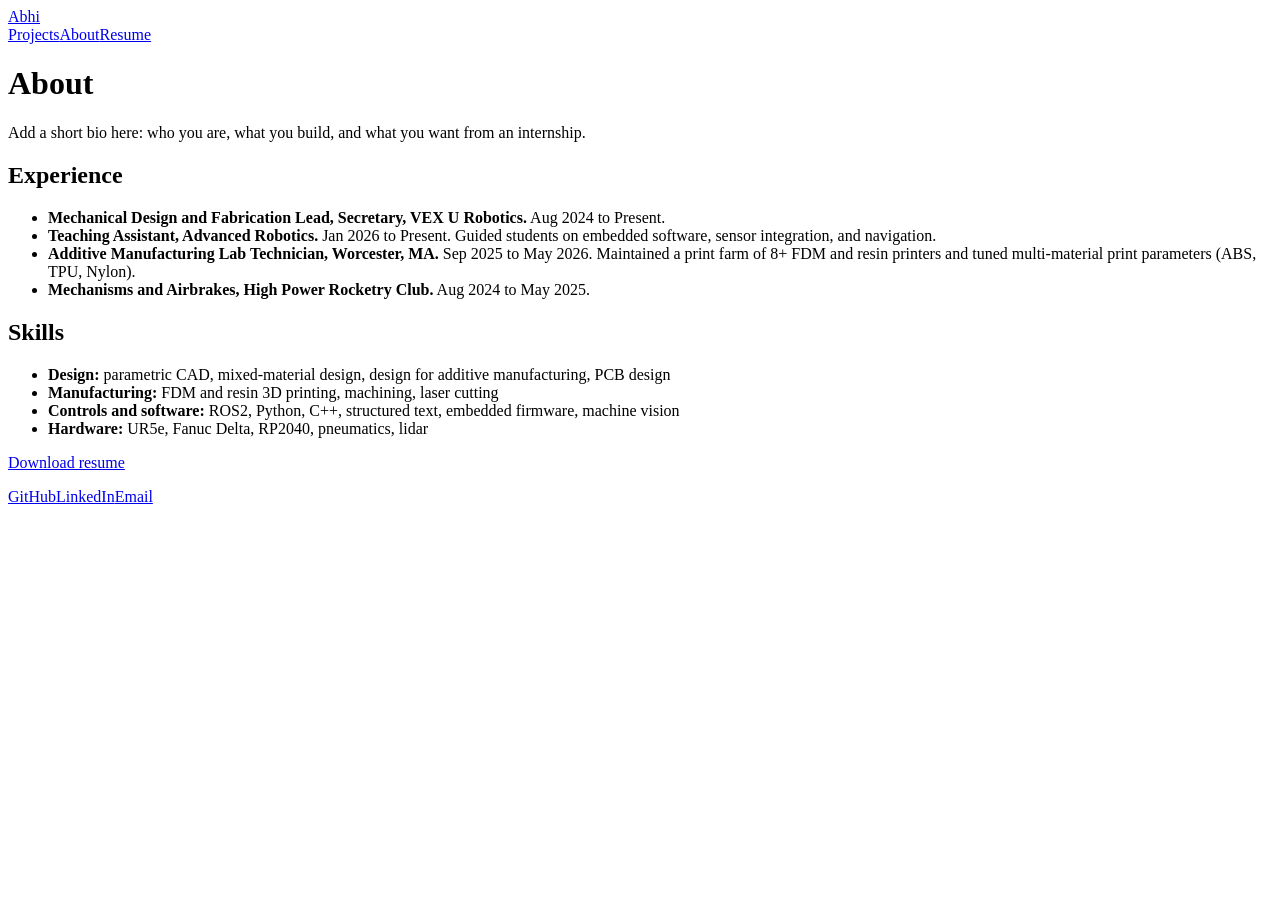
==== about.html @ 836e9153 "Added initial template to the site" ====
<!DOCTYPE html><html lang="en"><head><meta charset="utf-8"><meta name="viewport" content="width=device-width, initial-scale=1"><title>About | Abhi</title><meta name="description" content="About Abhi"><link rel="preconnect" href="https://fonts.googleapis.com"><link rel="preconnect" href="https://fonts.gstatic.com" crossorigin><link href="https://fonts.googleapis.com/css2?family=IBM+Plex+Sans:wght@400;500&family=Space+Grotesk:wght@500;600;700&display=swap" rel="stylesheet"><link rel="stylesheet" href="assets/css/style.css"></head><body>
<header class="nav"><a class="brand" href="index.html">Abhi</a><nav><a href="index.html#projects">Projects</a><a href="about.html">About</a><a href="resume.pdf">Resume</a></nav></header>
<main class="wrap page"><h1>About</h1><p class="lead todo">Add a short bio here: who you are, what you build, and what you want from an internship.</p>
<section><h2>Experience</h2><ul><li><strong>Mechanical Design and Fabrication Lead, Secretary, VEX U Robotics.</strong> Aug 2024 to Present.</li><li><strong>Teaching Assistant, Advanced Robotics.</strong> Jan 2026 to Present. Guided students on embedded software, sensor integration, and navigation.</li><li><strong>Additive Manufacturing Lab Technician, Worcester, MA.</strong> Sep 2025 to May 2026. Maintained a print farm of 8+ FDM and resin printers and tuned multi-material print parameters (ABS, TPU, Nylon).</li><li><strong>Mechanisms and Airbrakes, High Power Rocketry Club.</strong> Aug 2024 to May 2025.</li></ul></section>
<section><h2>Skills</h2><ul><li><strong>Design:</strong> parametric CAD, mixed-material design, design for additive manufacturing, PCB design</li><li><strong>Manufacturing:</strong> FDM and resin 3D printing, machining, laser cutting</li><li><strong>Controls and software:</strong> ROS2, Python, C++, structured text, embedded firmware, machine vision</li><li><strong>Hardware:</strong> UR5e, Fanuc Delta, RP2040, pneumatics, lidar</li></ul></section>
<p><a class="btn" href="resume.pdf">Download resume</a></p></main><footer><div class="wrap"><a href="https://github.com/YOUR-USERNAME">GitHub</a><a href="https://linkedin.com/in/YOUR-PROFILE">LinkedIn</a><a href="mailto:you@example.com">Email</a></div></footer></body></html>
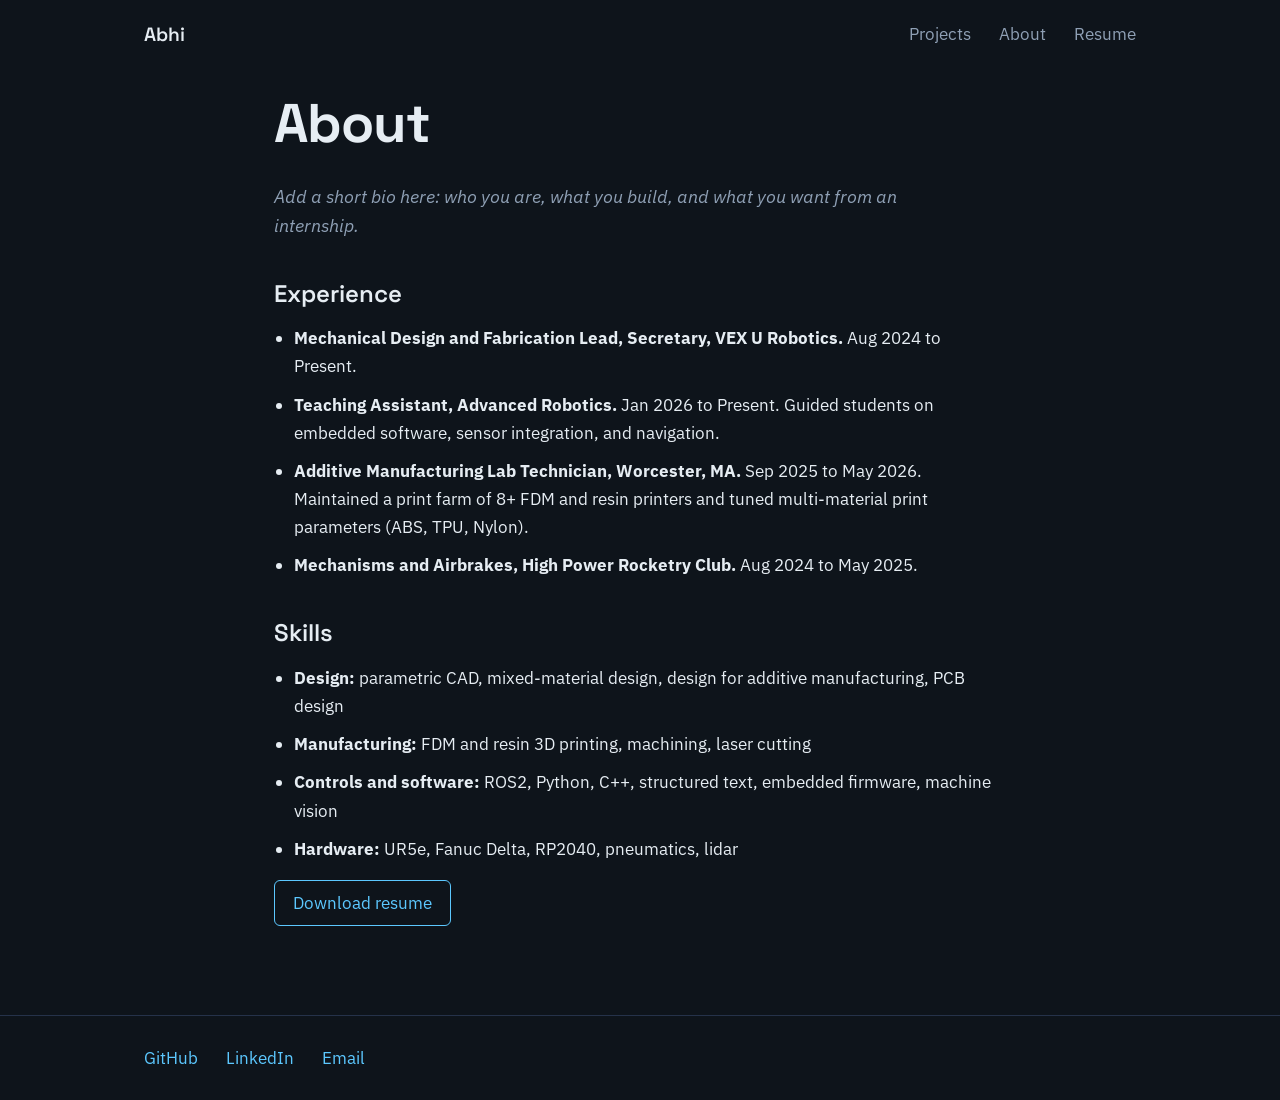
==== commit 07369212: "Pushing remaining file updated for the reformatting" ====
--- a/about.html
+++ b/about.html
@@ -1,6 +1,49 @@
-<!DOCTYPE html><html lang="en"><head><meta charset="utf-8"><meta name="viewport" content="width=device-width, initial-scale=1"><title>About | Abhi</title><meta name="description" content="About Abhi"><link rel="preconnect" href="https://fonts.googleapis.com"><link rel="preconnect" href="https://fonts.gstatic.com" crossorigin><link href="https://fonts.googleapis.com/css2?family=IBM+Plex+Sans:wght@400;500&family=Space+Grotesk:wght@500;600;700&display=swap" rel="stylesheet"><link rel="stylesheet" href="assets/css/style.css"></head><body>
-<header class="nav"><a class="brand" href="index.html">Abhi</a><nav><a href="index.html#projects">Projects</a><a href="about.html">About</a><a href="resume.pdf">Resume</a></nav></header>
-<main class="wrap page"><h1>About</h1><p class="lead todo">Add a short bio here: who you are, what you build, and what you want from an internship.</p>
-<section><h2>Experience</h2><ul><li><strong>Mechanical Design and Fabrication Lead, Secretary, VEX U Robotics.</strong> Aug 2024 to Present.</li><li><strong>Teaching Assistant, Advanced Robotics.</strong> Jan 2026 to Present. Guided students on embedded software, sensor integration, and navigation.</li><li><strong>Additive Manufacturing Lab Technician, Worcester, MA.</strong> Sep 2025 to May 2026. Maintained a print farm of 8+ FDM and resin printers and tuned multi-material print parameters (ABS, TPU, Nylon).</li><li><strong>Mechanisms and Airbrakes, High Power Rocketry Club.</strong> Aug 2024 to May 2025.</li></ul></section>
-<section><h2>Skills</h2><ul><li><strong>Design:</strong> parametric CAD, mixed-material design, design for additive manufacturing, PCB design</li><li><strong>Manufacturing:</strong> FDM and resin 3D printing, machining, laser cutting</li><li><strong>Controls and software:</strong> ROS2, Python, C++, structured text, embedded firmware, machine vision</li><li><strong>Hardware:</strong> UR5e, Fanuc Delta, RP2040, pneumatics, lidar</li></ul></section>
-<p><a class="btn" href="resume.pdf">Download resume</a></p></main><footer><div class="wrap"><a href="https://github.com/YOUR-USERNAME">GitHub</a><a href="https://linkedin.com/in/YOUR-PROFILE">LinkedIn</a><a href="mailto:you@example.com">Email</a></div></footer></body></html>+<!DOCTYPE html>
+<html lang="en">
+  <head>
+    <meta charset="utf-8">
+    <meta name="viewport" content="width=device-width, initial-scale=1">
+    <title>About | Abhi</title>
+    <meta name="description" content="About Abhi">
+    <link rel="preconnect" href="https://fonts.googleapis.com">
+    <link rel="preconnect" href="https://fonts.gstatic.com" crossorigin>
+    <link
+      href="https://fonts.googleapis.com/css2?family=IBM+Plex+Sans:wght@400;500&family=Space+Grotesk:wght@500;600;700&display=swap"
+      rel="stylesheet"
+    >
+    <link rel="stylesheet" href="assets/css/style.css">
+  </head>
+  <body>
+    <div data-site-header></div>
+    <main class="wrap page">
+      <h1>About</h1>
+      <p class="lead todo">
+        Add a short bio here: who you are, what you build, and what you want from an
+        internship.
+      </p>
+      <section>
+        <h2>Experience</h2>
+        <ul>
+          <li><strong>Mechanical Design and Fabrication Lead, Secretary, VEX U Robotics.</strong> Aug 2024 to Present.</li>
+          <li><strong>Teaching Assistant, Advanced Robotics.</strong> Jan 2026 to Present. Guided students on embedded software, sensor integration, and navigation.</li>
+          <li><strong>Additive Manufacturing Lab Technician, Worcester, MA.</strong> Sep 2025 to May 2026. Maintained a print farm of 8+ FDM and resin printers and tuned multi-material print parameters (ABS, TPU, Nylon).</li>
+          <li><strong>Mechanisms and Airbrakes, High Power Rocketry Club.</strong> Aug 2024 to May 2025.</li>
+        </ul>
+      </section>
+      <section>
+        <h2>Skills</h2>
+        <ul>
+          <li><strong>Design:</strong> parametric CAD, mixed-material design, design for additive manufacturing, PCB design</li>
+          <li><strong>Manufacturing:</strong> FDM and resin 3D printing, machining, laser cutting</li>
+          <li><strong>Controls and software:</strong> ROS2, Python, C++, structured text, embedded firmware, machine vision</li>
+          <li><strong>Hardware:</strong> UR5e, Fanuc Delta, RP2040, pneumatics, lidar</li>
+        </ul>
+      </section>
+      <p>
+        <a class="btn" href="resume.pdf">Download resume</a>
+      </p>
+    </main>
+    <div data-site-footer></div>
+    <script src="assets/js/site-shared.js"></script>
+  </body>
+</html>
--- a/assets/css/style.css
+++ b/assets/css/style.css
@@ -0,0 +1,31 @@
+
+:root{--bg:#0e141b;--panel:#141c26;--line:#25324a;--text:#e6edf3;--mut:#8fa0b5;--acc:#5cc8ff}
+*{box-sizing:border-box}html{scroll-behavior:smooth}
+body{margin:0;background:var(--bg);color:var(--text);font:400 17px/1.65 "IBM Plex Sans",system-ui,sans-serif}
+h1,h2,h3{font-family:"Space Grotesk","IBM Plex Sans",sans-serif;line-height:1.15;margin:0 0 .5em}
+h1{font-size:clamp(2rem,5vw,3.4rem);font-weight:700;letter-spacing:-.02em}h2{font-size:1.5rem;font-weight:600}h3{font-size:1.15rem;font-weight:600}
+a{color:var(--acc);text-decoration:none}a:hover{text-decoration:underline}
+a:focus-visible,button:focus-visible{outline:2px solid var(--acc);outline-offset:3px}
+.wrap{max-width:1040px;margin:0 auto;padding:0 24px}
+.nav{display:flex;justify-content:space-between;align-items:center;max-width:1040px;margin:0 auto;padding:20px 24px}
+.brand{font:600 1.2rem "Space Grotesk",sans-serif;color:var(--text)}.nav nav a{margin-left:24px;color:var(--mut)}.nav nav a:hover{color:var(--text);text-decoration:none}
+.hero{padding:96px 0 72px;background-image:linear-gradient(rgba(92,200,255,.07) 1px,transparent 1px),linear-gradient(90deg,rgba(92,200,255,.07) 1px,transparent 1px);background-size:44px 44px;-webkit-mask-image:linear-gradient(#000 60%,transparent);mask-image:linear-gradient(#000 60%,transparent)}
+.hero h1{max-width:14em}.lead{color:var(--mut);max-width:40em;font-size:1.1rem}
+.row{display:flex;justify-content:space-between;align-items:center;flex-wrap:wrap;gap:12px;margin:24px 0}
+.filters button{background:none;border:1px solid var(--line);color:var(--mut);padding:6px 14px;border-radius:6px;margin-left:8px;font:inherit;font-size:.9rem;cursor:pointer}
+.filters button.on{border-color:var(--acc);color:var(--acc)}
+.grid{display:grid;grid-template-columns:repeat(auto-fill,minmax(300px,1fr));gap:24px;padding-bottom:72px}
+.card{display:block;color:var(--text);border:1px solid var(--line);border-radius:6px;padding:14px 14px 18px;transition:border-color .15s}
+.card:hover{border-color:var(--acc);text-decoration:none}.card[hidden]{display:none}
+.card h3{margin-top:14px}.card p{color:var(--mut);font-size:.95rem;margin:0 0 10px}.tags{color:var(--acc);font-size:.85rem}
+.ph{background:var(--panel);border:1px dashed var(--line);border-radius:4px;aspect-ratio:16/10;display:grid;place-items:center;color:var(--mut);font-size:.9rem}
+.hero-media{margin:32px 0}.ph.hero-media{aspect-ratio:16/9}
+.media{width:100%;height:auto;border-radius:4px;display:block}.card .media{aspect-ratio:16/10;object-fit:cover}.gal .media{aspect-ratio:16/10;object-fit:contain;background:var(--panel)}
+.page{padding-top:24px;padding-bottom:72px;max-width:780px}.back{font-size:.95rem}.meta{color:var(--acc);margin-top:-.2em}
+.page section{margin-top:40px}.page ul{padding-left:1.2em}.page li{margin-bottom:.6em}
+.todo{color:var(--mut);font-style:italic}
+.gal{display:grid;grid-template-columns:repeat(auto-fit,minmax(200px,1fr));gap:16px}
+.btn{display:inline-block;border:1px solid var(--acc);border-radius:6px;padding:8px 18px}
+footer{border-top:1px solid var(--line);padding:28px 0;color:var(--mut)}footer a{margin-right:24px}
+@media(max-width:600px){.hero{padding:56px 0 40px}.filters button{margin:0 8px 0 0}}
+@media(prefers-reduced-motion:reduce){*{transition:none!important;scroll-behavior:auto!important}}
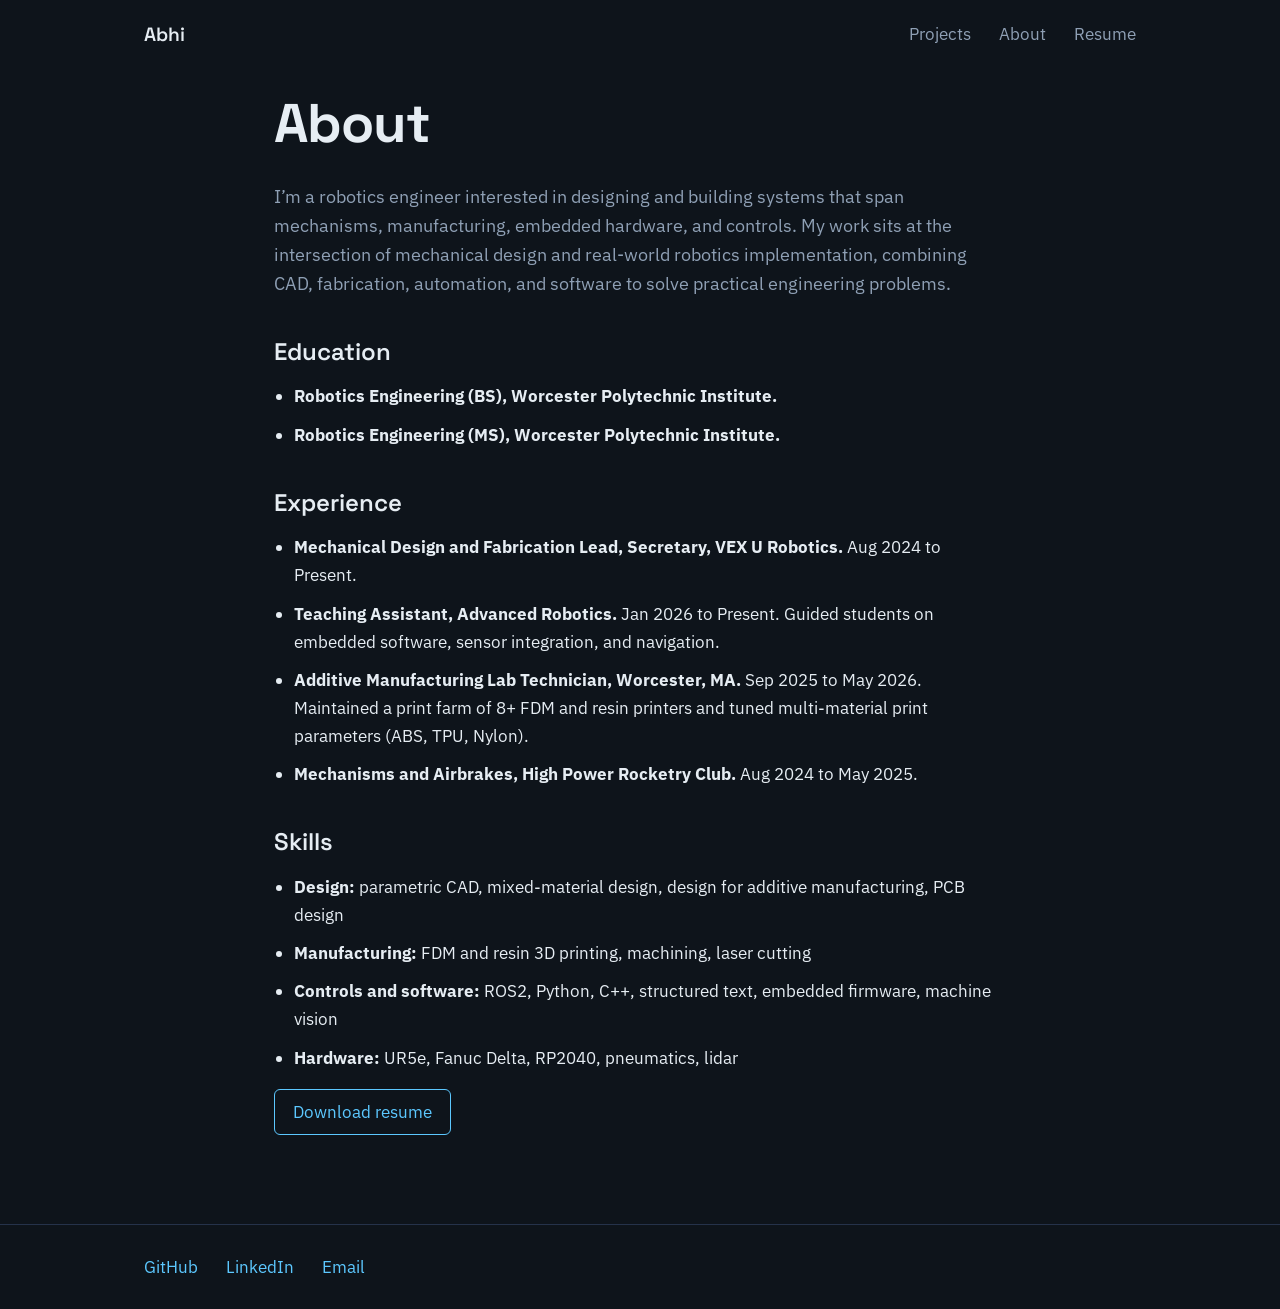
==== commit 144ffc11: "Added resume and updated about section" ====
--- a/about.html
+++ b/about.html
@@ -4,7 +4,7 @@
     <meta charset="utf-8">
     <meta name="viewport" content="width=device-width, initial-scale=1">
     <title>About | Abhi</title>
-    <meta name="description" content="About Abhi">
+    <meta name="description" content="About Abhi: robotics engineer focused on mechanical design, manufacturing, controls, and embedded systems.">
     <link rel="preconnect" href="https://fonts.googleapis.com">
     <link rel="preconnect" href="https://fonts.gstatic.com" crossorigin>
     <link
@@ -17,10 +17,20 @@
     <div data-site-header></div>
     <main class="wrap page">
       <h1>About</h1>
-      <p class="lead todo">
-        Add a short bio here: who you are, what you build, and what you want from an
-        internship.
+      <p class="lead">
+        I’m a robotics engineer interested in designing and building systems that span
+        mechanisms, manufacturing, embedded hardware, and controls. My work sits at the
+        intersection of mechanical design and real-world robotics implementation,
+        combining CAD, fabrication, automation, and software to solve practical
+        engineering problems.
       </p>
+      <section>
+        <h2>Education</h2>
+        <ul>
+          <li><strong>Robotics Engineering (BS), Worcester Polytechnic Institute.</strong></li>
+          <li><strong>Robotics Engineering (MS), Worcester Polytechnic Institute.</strong></li>
+        </ul>
+      </section>
       <section>
         <h2>Experience</h2>
         <ul>
@@ -40,7 +50,7 @@
         </ul>
       </section>
       <p>
-        <a class="btn" href="resume.pdf">Download resume</a>
+        <a class="btn" href="assets/resume/Abhi Patel Resume.pdf">Download resume</a>
       </p>
     </main>
     <div data-site-footer></div>
--- a/assets/css/style.css
+++ b/assets/css/style.css
@@ -25,7 +25,18 @@
 .page section{margin-top:40px}.page ul{padding-left:1.2em}.page li{margin-bottom:.6em}
 .todo{color:var(--mut);font-style:italic}
 .gal{display:grid;grid-template-columns:repeat(auto-fit,minmax(200px,1fr));gap:16px}
+.gal a{display:block;border:1px solid var(--line);border-radius:4px;overflow:hidden;background:var(--panel);transition:border-color .15s ease,transform .15s ease,box-shadow .15s ease}
+.gal a:hover{border-color:var(--acc);text-decoration:none;box-shadow:0 10px 24px rgba(0,0,0,.18);transform:translateY(-1px)}
+.gal .media{aspect-ratio:16/10;object-fit:contain;background:var(--panel);transition:transform .2s ease,opacity .2s ease;cursor:pointer}
+.gal a:hover .media{transform:scale(1.02);opacity:.98}
+.gallery-modal{position:fixed;inset:0;background:rgba(8,12,18,.9);display:flex;align-items:center;justify-content:center;padding:24px;z-index:1000}
+.gallery-modal[hidden]{display:none}
+.gallery-modal__backdrop{position:absolute;inset:0}
+.gallery-modal__panel{position:relative;max-width:min(92vw,1100px);max-height:92vh;width:100%;display:flex;align-items:center;justify-content:center;background:var(--panel);border:1px solid var(--line);border-radius:8px;padding:18px;box-shadow:0 30px 80px rgba(0,0,0,.55)}
+.gallery-modal__image{display:block;max-width:100%;max-height:calc(92vh - 72px);width:auto;height:auto;border-radius:4px;object-fit:contain;background:var(--panel)}
+.gallery-modal__close{position:absolute;top:12px;right:12px;appearance:none;border:1px solid var(--line);background:rgba(12,17,23,.9);color:var(--text);border-radius:50%;width:36px;height:36px;display:grid;place-items:center;cursor:pointer;font-size:1.2rem;line-height:1}
+.gallery-modal__close:hover{text-decoration:none}
 .btn{display:inline-block;border:1px solid var(--acc);border-radius:6px;padding:8px 18px}
 footer{border-top:1px solid var(--line);padding:28px 0;color:var(--mut)}footer a{margin-right:24px}
-@media(max-width:600px){.hero{padding:56px 0 40px}.filters button{margin:0 8px 0 0}}
+@media(max-width:600px){.hero{padding:56px 0 40px}.filters button{margin:0 8px 0 0}.gallery-modal__panel{padding:12px}.gallery-modal__close{top:8px;right:8px}} 
 @media(prefers-reduced-motion:reduce){*{transition:none!important;scroll-behavior:auto!important}}
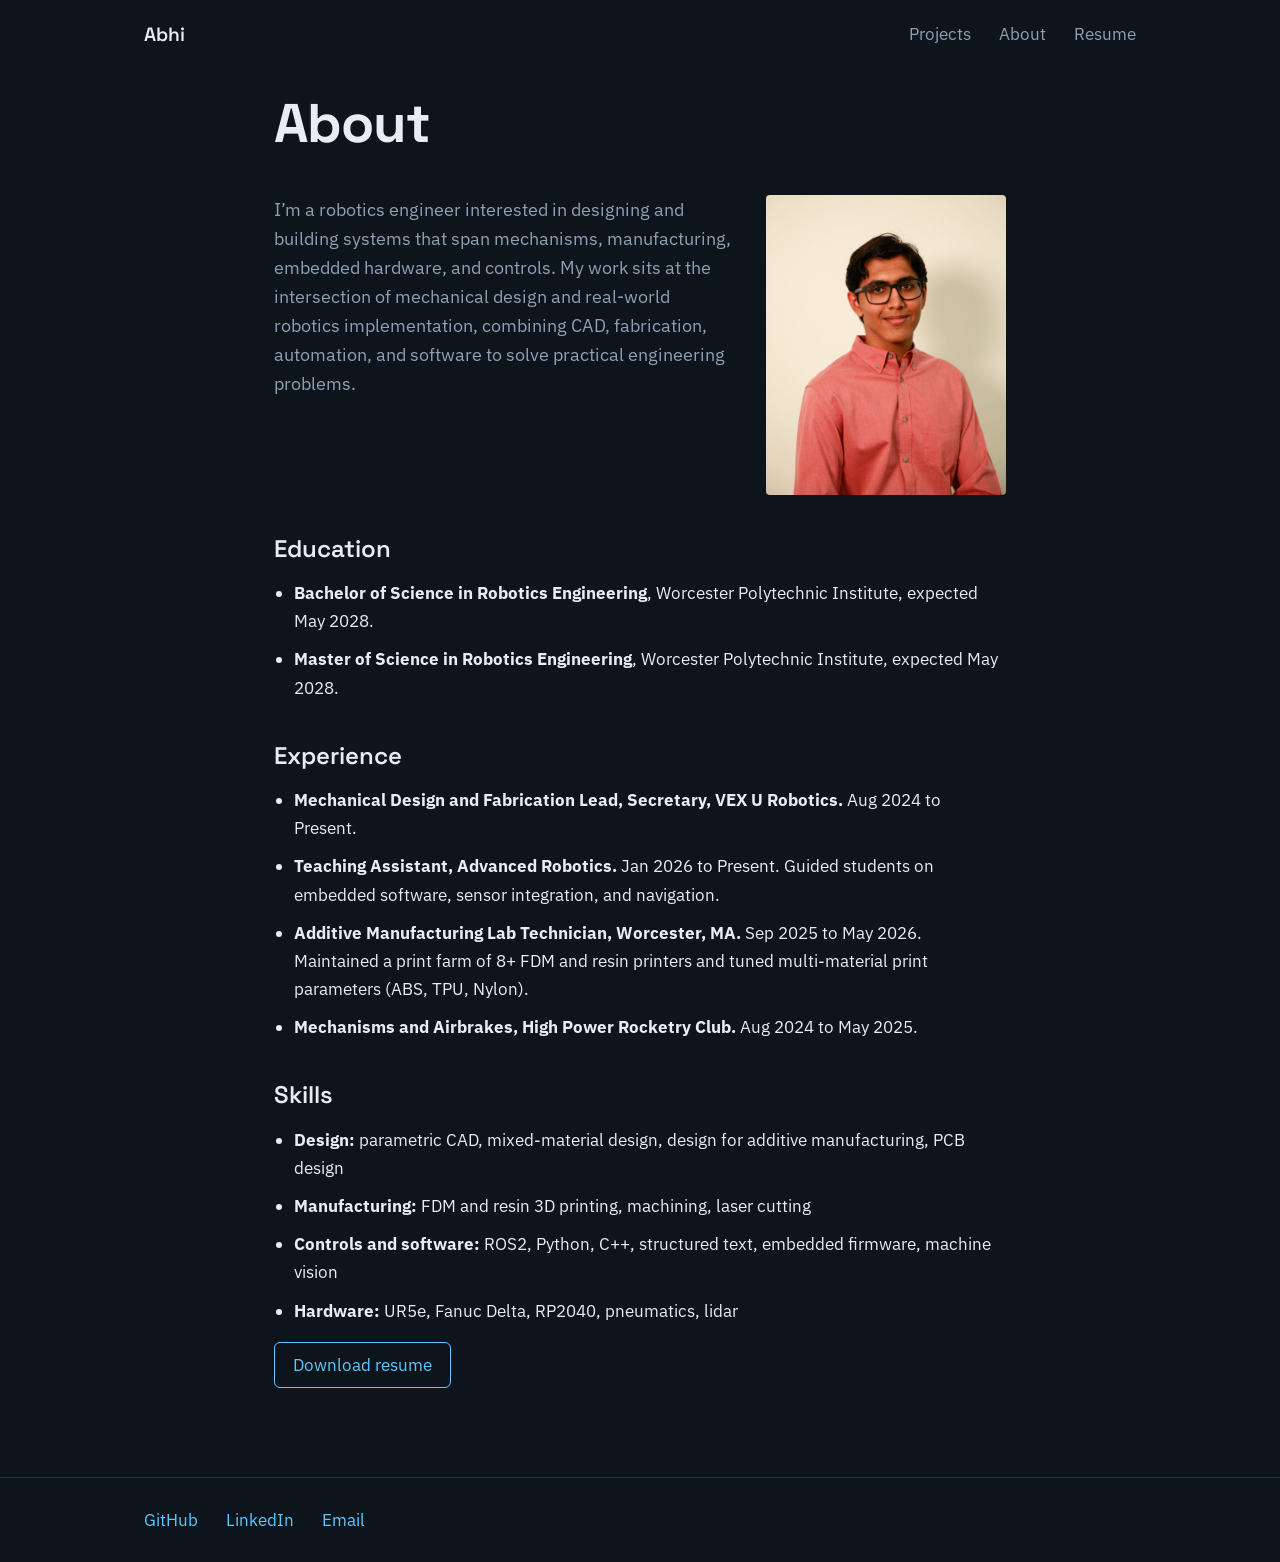
==== commit a2174518: "Updated about page and education section" ====
--- a/about.html
+++ b/about.html
@@ -17,18 +17,26 @@
     <div data-site-header></div>
     <main class="wrap page">
       <h1>About</h1>
-      <p class="lead">
-        I’m a robotics engineer interested in designing and building systems that span
-        mechanisms, manufacturing, embedded hardware, and controls. My work sits at the
-        intersection of mechanical design and real-world robotics implementation,
-        combining CAD, fabrication, automation, and software to solve practical
-        engineering problems.
-      </p>
+      <section class="about-intro">
+        <p class="lead">
+          I’m a robotics engineer interested in designing and building systems that span
+          mechanisms, manufacturing, embedded hardware, and controls. My work sits at the
+          intersection of mechanical design and real-world robotics implementation,
+          combining CAD, fabrication, automation, and software to solve practical
+          engineering problems.
+        </p>
+        <img
+          class="about-photo"
+          src="assets/images/about/profile_picture.jpg"
+          alt="Portrait of Abhi Patel"
+          loading="lazy"
+        >
+      </section>
       <section>
         <h2>Education</h2>
         <ul>
-          <li><strong>Robotics Engineering (BS), Worcester Polytechnic Institute.</strong></li>
-          <li><strong>Robotics Engineering (MS), Worcester Polytechnic Institute.</strong></li>
+          <li><strong>Bachelor of Science in Robotics Engineering</strong>, Worcester Polytechnic Institute, expected May 2028.</li>
+          <li><strong>Master of Science in Robotics Engineering</strong>, Worcester Polytechnic Institute, expected May 2028.</li>
         </ul>
       </section>
       <section>
--- a/assets/css/style.css
+++ b/assets/css/style.css
@@ -9,7 +9,8 @@
 .wrap{max-width:1040px;margin:0 auto;padding:0 24px}
 .nav{display:flex;justify-content:space-between;align-items:center;max-width:1040px;margin:0 auto;padding:20px 24px}
 .brand{font:600 1.2rem "Space Grotesk",sans-serif;color:var(--text)}.nav nav a{margin-left:24px;color:var(--mut)}.nav nav a:hover{color:var(--text);text-decoration:none}
-.hero{padding:96px 0 72px;background-image:linear-gradient(rgba(92,200,255,.07) 1px,transparent 1px),linear-gradient(90deg,rgba(92,200,255,.07) 1px,transparent 1px);background-size:44px 44px;-webkit-mask-image:linear-gradient(#000 60%,transparent);mask-image:linear-gradient(#000 60%,transparent)}
+.hero{padding:96px 0 72px;background-image:linear-gradient(rgba(92,200,255,.07) 1px,transparent 1px),linear-gradient(90deg,rgba(92,200,255,.07) 1px,transparent 1px);background-size:44px 44px}
+.hero-greeting{margin:0 0 12px;color:var(--acc);font:500 1rem "Space Grotesk","IBM Plex Sans",sans-serif}
 .hero h1{max-width:14em}.lead{color:var(--mut);max-width:40em;font-size:1.1rem}
 .row{display:flex;justify-content:space-between;align-items:center;flex-wrap:wrap;gap:12px;margin:24px 0}
 .filters button{background:none;border:1px solid var(--line);color:var(--mut);padding:6px 14px;border-radius:6px;margin-left:8px;font:inherit;font-size:.9rem;cursor:pointer}
@@ -20,9 +21,14 @@
 .card h3{margin-top:14px}.card p{color:var(--mut);font-size:.95rem;margin:0 0 10px}.tags{color:var(--acc);font-size:.85rem}
 .ph{background:var(--panel);border:1px dashed var(--line);border-radius:4px;aspect-ratio:16/10;display:grid;place-items:center;color:var(--mut);font-size:.9rem}
 .hero-media{margin:32px 0}.ph.hero-media{aspect-ratio:16/9}
+.video-embed{width:100%;aspect-ratio:16/9;overflow:hidden;border-radius:4px;background:var(--panel)}.video-embed iframe{display:block;width:100%;height:100%;border:0}
 .media{width:100%;height:auto;border-radius:4px;display:block}.card .media{aspect-ratio:16/10;object-fit:cover}.gal .media{aspect-ratio:16/10;object-fit:contain;background:var(--panel)}
 .page{padding-top:24px;padding-bottom:72px;max-width:780px}.back{font-size:.95rem}.meta{color:var(--acc);margin-top:-.2em}
+.about-intro{display:grid;grid-template-columns:minmax(0,1fr) minmax(180px,240px);align-items:start;gap:28px;margin-top:20px}.about-intro .lead{margin:0}.about-photo{display:block;width:100%;aspect-ratio:4/5;object-fit:cover;object-position:50% 70%;border-radius:4px;background:var(--panel)}
 .page section{margin-top:40px}.page ul{padding-left:1.2em}.page li{margin-bottom:.6em}
+.page section.project-overview{margin-top:24px}.project-overview h2{margin-bottom:.35em}.project-overview .lead{margin-top:0}
+.project-figure{margin:24px 0}.project-figure .media{max-height:520px;object-fit:contain;background:var(--panel)}.project-figure figcaption{margin-top:8px;color:var(--mut);font-size:.9rem}
+.tech-list{margin:0}.tech-list div{display:grid;grid-template-columns:minmax(140px,.4fr) 1fr;gap:16px;padding:10px 0;border-top:1px solid var(--line)}.tech-list dt{font-weight:500}.tech-list dd{margin:0;color:var(--mut)}
 .todo{color:var(--mut);font-style:italic}
 .gal{display:grid;grid-template-columns:repeat(auto-fit,minmax(200px,1fr));gap:16px}
 .gal a{display:block;border:1px solid var(--line);border-radius:4px;overflow:hidden;background:var(--panel);transition:border-color .15s ease,transform .15s ease,box-shadow .15s ease}
@@ -38,5 +44,5 @@
 .gallery-modal__close:hover{text-decoration:none}
 .btn{display:inline-block;border:1px solid var(--acc);border-radius:6px;padding:8px 18px}
 footer{border-top:1px solid var(--line);padding:28px 0;color:var(--mut)}footer a{margin-right:24px}
-@media(max-width:600px){.hero{padding:56px 0 40px}.filters button{margin:0 8px 0 0}.gallery-modal__panel{padding:12px}.gallery-modal__close{top:8px;right:8px}} 
+@media(max-width:600px){.hero{padding:56px 0 40px}.filters button{margin:0 8px 0 0}.about-intro{grid-template-columns:1fr;gap:18px}.about-photo{max-width:280px;justify-self:center}.tech-list div{grid-template-columns:1fr;gap:2px}.gallery-modal__panel{padding:12px}.gallery-modal__close{top:8px;right:8px}} 
 @media(prefers-reduced-motion:reduce){*{transition:none!important;scroll-behavior:auto!important}}
